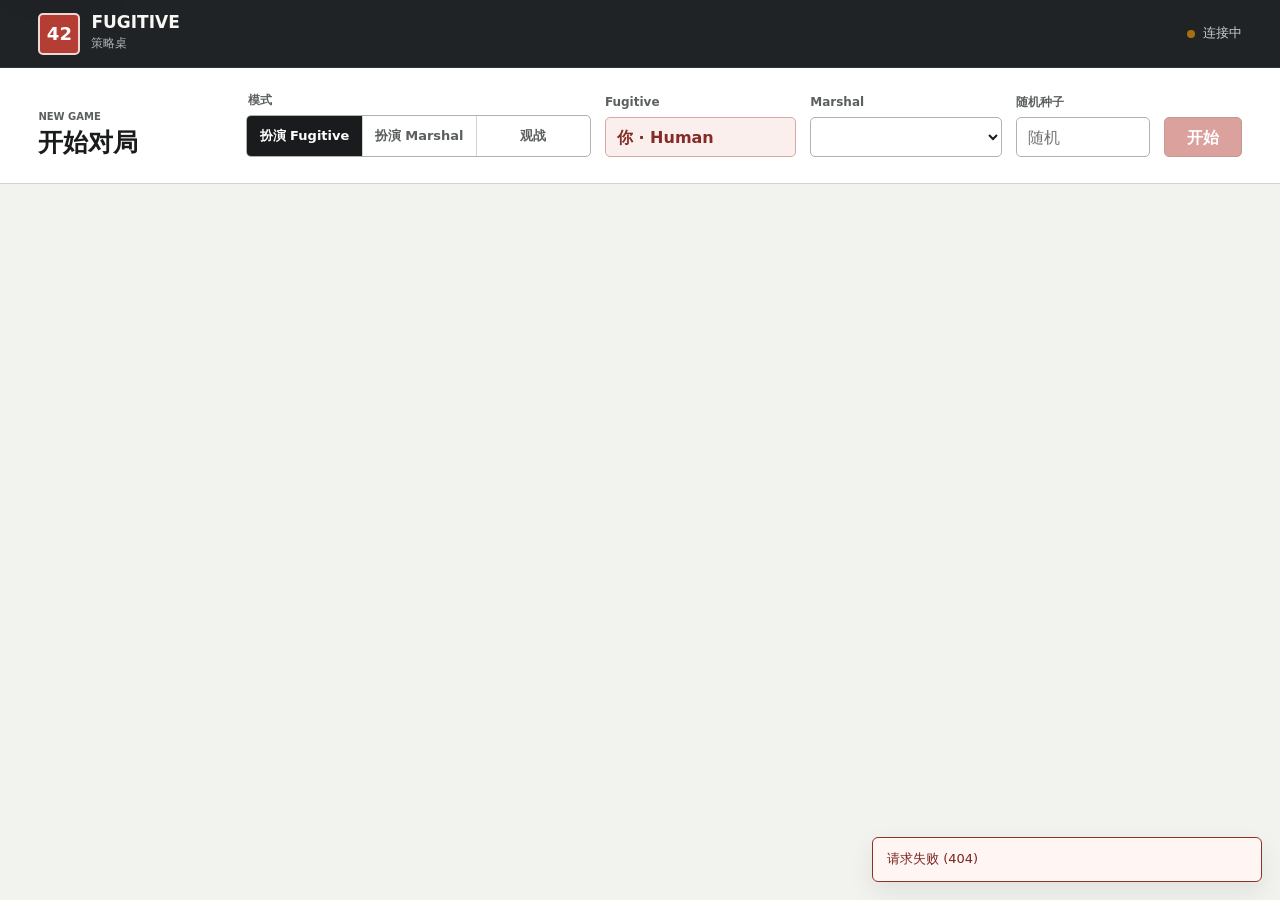
==== src/fugitive/web_static/index.html @ 0c5627db "Initial Fugitive implementation" ====
<!doctype html>
<html lang="zh-CN">
<head>
  <meta charset="utf-8">
  <meta name="viewport" content="width=device-width, initial-scale=1">
  <meta name="color-scheme" content="light">
  <title>Fugitive 策略桌</title>
  <link rel="stylesheet" href="./styles.css">
</head>
<body>
  <a class="skip-link" href="#main-content">跳到游戏桌</a>

  <header class="app-header">
    <div class="brand-block" aria-label="Fugitive Strategy Table">
      <span class="brand-mark" aria-hidden="true">42</span>
      <div>
        <div class="brand-name">FUGITIVE</div>
        <div class="brand-subtitle">策略桌</div>
      </div>
    </div>
    <div id="connectionStatus" class="connection-status" role="status" aria-live="polite">
      <span class="status-dot" aria-hidden="true"></span>
      <span class="connection-label">连接中</span>
    </div>
  </header>

  <main id="main-content">
    <section id="setupPanel" class="setup-band" aria-labelledby="setupTitle">
      <div class="setup-inner">
        <div class="section-heading setup-heading">
          <span class="eyebrow">NEW GAME</span>
          <h1 id="setupTitle">开始对局</h1>
        </div>

        <form id="setupForm" class="setup-form">
          <fieldset class="form-field mode-field">
            <legend>模式</legend>
            <div class="segmented-control" role="radiogroup" aria-label="游戏模式">
              <label>
                <input type="radio" name="mode" value="human_fugitive" checked>
                <span>扮演 Fugitive</span>
              </label>
              <label>
                <input type="radio" name="mode" value="human_marshal">
                <span>扮演 Marshal</span>
              </label>
              <label>
                <input type="radio" name="mode" value="spectate">
                <span>观战</span>
              </label>
            </div>
          </fieldset>

          <div class="form-field agent-field">
            <label for="fugitiveAgent">Fugitive</label>
            <div id="fugitiveHuman" class="human-slot">你 · Human</div>
            <select id="fugitiveAgent" name="fugitive_agent" aria-label="Fugitive agent"></select>
          </div>

          <div class="form-field agent-field">
            <label for="marshalAgent">Marshal</label>
            <div id="marshalHuman" class="human-slot" hidden>你 · Human</div>
            <select id="marshalAgent" name="marshal_agent" aria-label="Marshal agent"></select>
          </div>

          <div class="form-field seed-field">
            <label for="gameSeed">随机种子</label>
            <input id="gameSeed" name="seed" type="text" inputmode="numeric" pattern="[0-9]*" maxlength="20" spellcheck="false" placeholder="随机">
          </div>

          <button id="startGameButton" class="primary-command start-command" type="submit" disabled>
            开始
          </button>
        </form>
      </div>
    </section>

    <section id="gameShell" class="game-shell" aria-label="Fugitive 游戏桌" hidden>
      <div class="status-strip">
        <div class="status-primary">
          <span id="roundBadge" class="round-badge">ROUND 1</span>
          <div>
            <div id="phaseLabel" class="phase-label">准备中</div>
            <div id="turnLabel" class="turn-label">等待服务器状态</div>
          </div>
        </div>
        <div class="status-actions">
          <span id="sessionIdLabel" class="session-id"></span>
          <button id="resetButton" class="icon-command" type="button" title="重置当前对局" aria-label="重置当前对局">
            <svg aria-hidden="true"><use href="./icons.svg#rotate-ccw"></use></svg>
          </button>
          <button id="newGameButton" class="secondary-command" type="button">新对局</button>
        </div>
      </div>

      <div id="outcomeBanner" class="outcome-banner" role="status" aria-live="assertive" hidden>
        <span class="outcome-kicker">GAME OVER</span>
        <strong id="outcomeTitle"></strong>
        <span id="outcomeReason"></span>
      </div>

      <div class="workspace">
        <aside class="piles-pane" aria-labelledby="pilesTitle">
          <div class="panel-heading">
            <span class="eyebrow">DRAW</span>
            <h2 id="pilesTitle">牌堆</h2>
          </div>
          <div id="pileList" class="pile-list" aria-live="polite"></div>
        </aside>

        <section class="table-pane">
          <div class="route-section" aria-labelledby="routeTitle">
            <div class="table-section-heading">
              <div>
                <span class="eyebrow">ESCAPE ROUTE</span>
                <h2 id="routeTitle">逃亡路线</h2>
              </div>
              <span id="routeSummary" class="route-summary"></span>
            </div>
            <div id="routeTrack" class="route-track" role="list" aria-label="逃亡路线"></div>
          </div>

          <div class="hand-section" aria-labelledby="handTitle">
            <div class="table-section-heading compact-heading">
              <div>
                <span class="eyebrow">PRIVATE HAND</span>
                <h2 id="handTitle">手牌</h2>
              </div>
              <span id="handSummary" class="hand-summary"></span>
            </div>
            <div id="handCards" class="hand-cards" role="list" aria-label="你的手牌"></div>
          </div>

          <div id="actionDock" class="action-dock" aria-labelledby="actionTitle">
            <div class="action-title-row">
              <div>
                <span class="eyebrow">ACTION</span>
                <h2 id="actionTitle">行动</h2>
              </div>
              <span id="actionStatus" class="action-status"></span>
            </div>

            <div id="drawAction" class="action-state" hidden>
              <span class="action-name">选择牌堆</span>
            </div>

            <div id="fugitiveAction" class="action-state fugitive-composer" hidden>
              <div class="composer-mode" role="group" aria-label="手牌选择用途">
                <button class="composer-mode-button is-active" type="button" data-card-mode="hideout" aria-pressed="true">藏身处</button>
                <button class="composer-mode-button" type="button" data-card-mode="sprint" aria-pressed="false">Sprint</button>
              </div>
              <div class="selection-readout">
                <span>Hideout <strong id="selectedHideout">—</strong></span>
                <span>距离 <strong id="selectedDistance">—</strong></span>
                <span>需要 <strong id="requiredSprint">—</strong></span>
                <span>已选 <strong id="selectedSprint">+0 · 0张</strong></span>
              </div>
              <div class="action-buttons">
                <button id="passButton" class="secondary-command" type="button">Pass</button>
                <button id="playHideoutButton" class="primary-command" type="button" disabled>建立藏身处</button>
              </div>
            </div>

            <div id="marshalAction" class="action-state marshal-composer" hidden>
              <div id="guessGrid" class="guess-grid" role="group" aria-label="选择猜测号码"></div>
              <div class="guess-footer">
                <span>已选 <strong id="guessCount">0</strong></span>
                <div class="action-buttons">
                  <button id="clearGuessButton" class="icon-command" type="button" title="清除选择" aria-label="清除猜测号码">
                    <svg aria-hidden="true"><use href="./icons.svg#x"></use></svg>
                  </button>
                  <button id="submitGuessButton" class="primary-command" type="button" disabled>提交猜测</button>
                </div>
              </div>
            </div>

            <div id="waitingAction" class="action-state waiting-state">
              <span class="waiting-mark" aria-hidden="true"></span>
              <span id="waitingText">等待行动</span>
            </div>
          </div>
        </section>

        <aside class="side-pane">
          <section id="spectatorControls" class="spectator-controls" aria-labelledby="spectatorTitle" hidden>
            <div class="panel-heading inline-heading">
              <div>
                <span class="eyebrow">SPECTATE</span>
                <h2 id="spectatorTitle">观战控制</h2>
              </div>
              <span id="autoState" class="auto-state">PAUSED</span>
            </div>
            <label class="spectator-view-control" for="spectatorViewSelect">
              <span>观战视角</span>
              <select id="spectatorViewSelect">
                <option value="omniscient" selected>全知</option>
                <option value="fugitive">Fugitive</option>
                <option value="marshal">Marshal</option>
                <option value="public">公开</option>
              </select>
            </label>
            <div class="transport-controls">
              <button id="stepButton" class="icon-command transport-button" type="button" title="单步" aria-label="单步">
                <svg aria-hidden="true"><use href="./icons.svg#step-forward"></use></svg>
              </button>
              <button id="autoButton" class="icon-command transport-button transport-primary" type="button" title="自动播放" aria-label="自动播放">
                <svg class="play-icon" aria-hidden="true"><use href="./icons.svg#play"></use></svg>
                <svg class="pause-icon" aria-hidden="true"><use href="./icons.svg#pause"></use></svg>
              </button>
              <button id="continueButton" class="icon-command transport-button transport-primary" type="button" title="继续已停滞的对局" aria-label="继续已停滞的对局" hidden>
                <svg aria-hidden="true"><use href="./icons.svg#play"></use></svg>
              </button>
              <button id="terminateButton" class="icon-command transport-button" type="button" title="终止已停滞的会话" aria-label="终止已停滞的会话" hidden>
                <svg aria-hidden="true"><use href="./icons.svg#x"></use></svg>
              </button>
              <label class="speed-control" for="speedSelect">
                <span>速度</span>
                <select id="speedSelect">
                  <option value="1600">慢</option>
                  <option value="850" selected>正常</option>
                  <option value="300">快</option>
                </select>
              </label>
            </div>
          </section>

          <section class="session-panel" aria-labelledby="sessionTitle">
            <div class="panel-heading">
              <span class="eyebrow">MATCH</span>
              <h2 id="sessionTitle">对局</h2>
            </div>
            <dl class="session-details">
              <div><dt>模式</dt><dd id="modeValue">—</dd></div>
              <div><dt>Fugitive</dt><dd id="fugitiveValue">—</dd></div>
              <div><dt>Marshal</dt><dd id="marshalValue">—</dd></div>
              <div><dt>视角</dt><dd id="viewerValue">—</dd></div>
              <div><dt>Seed</dt><dd id="seedValue">—</dd></div>
            </dl>
            <div class="session-tools">
              <button id="copySeedButton" class="icon-command" type="button" title="复制精确 Seed" aria-label="复制精确 Seed" hidden>
                <svg aria-hidden="true"><use href="./icons.svg#copy"></use></svg>
              </button>
              <button id="exportTraceButton" class="icon-command" type="button" title="导出完整对局 Trace" aria-label="导出完整对局 Trace" hidden>
                <svg aria-hidden="true"><use href="./icons.svg#download"></use></svg>
              </button>
            </div>
          </section>

          <section class="log-panel" aria-labelledby="logTitle">
            <div class="panel-heading inline-heading">
              <div>
                <span class="eyebrow">GAME LOG</span>
                <h2 id="logTitle">对局日志</h2>
              </div>
              <span id="logCount" class="log-count">0</span>
            </div>
            <ol id="gameLog" class="game-log" aria-live="polite"></ol>
          </section>
        </aside>
      </div>
    </section>
  </main>

  <div id="toast" class="toast" role="alert" aria-live="assertive" hidden></div>
  <script src="./app.js" defer></script>
</body>
</html>
---- src/fugitive/web_static/styles.css ----
:root {
  --canvas: #f2f3ef;
  --surface: #ffffff;
  --surface-muted: #e9ebe6;
  --ink: #191b1d;
  --ink-soft: #5b605f;
  --line: #d2d5cf;
  --line-strong: #aeb3ac;
  --fugitive: #b43d34;
  --fugitive-dark: #842c27;
  --marshal: #315f70;
  --marshal-dark: #234553;
  --success: #2f6a4f;
  --warning: #a8700d;
  --sprint: #d5a32e;
  --header: #202326;
  --focus: #176ea1;
  --shadow: 0 10px 26px rgba(25, 27, 29, 0.08);
  --header-height: 68px;
}

* {
  box-sizing: border-box;
}

html {
  min-width: 320px;
  background: var(--canvas);
  color: var(--ink);
  font-family: Inter, ui-sans-serif, system-ui, -apple-system, BlinkMacSystemFont, "Segoe UI", sans-serif;
  font-size: 16px;
  line-height: 1.45;
  letter-spacing: 0;
}

body {
  min-height: 100vh;
  margin: 0;
  background: var(--canvas);
}

button,
input,
select {
  color: inherit;
  font: inherit;
  letter-spacing: 0;
}

button,
select,
input[type="radio"] {
  cursor: pointer;
}

button:disabled,
select:disabled,
input:disabled {
  cursor: not-allowed;
  opacity: 0.48;
}

button:focus-visible,
input:focus-visible,
select:focus-visible,
[tabindex]:focus-visible {
  outline: 3px solid rgba(23, 110, 161, 0.26);
  outline-offset: 2px;
}

[hidden] {
  display: none !important;
}

.skip-link {
  position: fixed;
  top: 8px;
  left: 8px;
  z-index: 100;
  padding: 8px 12px;
  transform: translateY(-150%);
  border-radius: 4px;
  background: var(--surface);
  color: var(--ink);
  box-shadow: var(--shadow);
}

.skip-link:focus {
  transform: translateY(0);
}

.app-header {
  position: sticky;
  top: 0;
  z-index: 30;
  display: flex;
  min-height: var(--header-height);
  align-items: center;
  justify-content: space-between;
  gap: 24px;
  padding: 10px clamp(16px, 3vw, 42px);
  border-bottom: 1px solid #303438;
  background: var(--header);
  color: #f7f7f4;
}

.brand-block {
  display: flex;
  min-width: 0;
  align-items: center;
  gap: 11px;
}

.brand-mark {
  display: grid;
  width: 42px;
  height: 42px;
  flex: 0 0 42px;
  place-items: center;
  border: 2px solid #f0d8d4;
  border-radius: 5px;
  background: var(--fugitive);
  color: #ffffff;
  font-size: 18px;
  font-weight: 850;
  line-height: 1;
}

.brand-name {
  font-size: 17px;
  font-weight: 850;
  line-height: 1.05;
}

.brand-subtitle {
  margin-top: 3px;
  color: #adb3b5;
  font-size: 12px;
}

.connection-status {
  display: flex;
  align-items: center;
  gap: 8px;
  color: #c8cdce;
  font-size: 13px;
}

.status-dot {
  width: 8px;
  height: 8px;
  border-radius: 50%;
  background: var(--warning);
}

.connection-status.is-online .status-dot {
  background: #54aa7f;
}

.connection-status.is-error .status-dot {
  background: #df6158;
}

main {
  min-height: calc(100vh - var(--header-height));
}

.setup-band {
  border-bottom: 1px solid var(--line);
  background: var(--surface);
}

.setup-inner {
  display: grid;
  width: min(1480px, 100%);
  margin: 0 auto;
  padding: 24px clamp(16px, 3vw, 42px) 26px;
  grid-template-columns: minmax(130px, 180px) minmax(0, 1fr);
  gap: 28px;
  align-items: end;
}

.section-heading h1,
.panel-heading h2,
.table-section-heading h2,
.action-title-row h2 {
  margin: 2px 0 0;
  font-size: 20px;
  font-weight: 760;
  line-height: 1.15;
}

.section-heading h1 {
  font-size: 25px;
}

.eyebrow {
  color: var(--ink-soft);
  font-size: 10px;
  font-weight: 800;
  letter-spacing: 0;
}

.setup-form {
  display: grid;
  grid-template-columns: minmax(330px, 1.8fr) minmax(140px, 1fr) minmax(140px, 1fr) minmax(110px, 0.7fr) auto;
  gap: 14px;
  align-items: end;
}

.form-field {
  min-width: 0;
  margin: 0;
  padding: 0;
  border: 0;
}

.form-field > label,
.form-field > legend {
  display: block;
  margin: 0 0 6px;
  color: var(--ink-soft);
  font-size: 12px;
  font-weight: 720;
}

.form-field select,
.form-field input,
.speed-control select {
  width: 100%;
  height: 40px;
  border: 1px solid var(--line-strong);
  border-radius: 5px;
  background: var(--surface);
  padding: 0 11px;
}

.human-slot {
  display: flex;
  height: 40px;
  align-items: center;
  border: 1px solid #d5aaa6;
  border-radius: 5px;
  background: #fbefed;
  padding: 0 11px;
  color: var(--fugitive-dark);
  font-weight: 700;
}

.agent-field.is-marshal .human-slot {
  border-color: #a8c0c9;
  background: #edf4f6;
  color: var(--marshal-dark);
}

.segmented-control {
  display: grid;
  min-height: 40px;
  overflow: hidden;
  border: 1px solid var(--line-strong);
  border-radius: 5px;
  grid-template-columns: repeat(3, minmax(0, 1fr));
}

.segmented-control label {
  position: relative;
  min-width: 0;
}

.segmented-control label + label {
  border-left: 1px solid var(--line);
}

.segmented-control input {
  position: absolute;
  width: 1px;
  height: 1px;
  opacity: 0;
}

.segmented-control span {
  display: flex;
  min-height: 40px;
  align-items: center;
  justify-content: center;
  padding: 5px 10px;
  color: var(--ink-soft);
  font-size: 13px;
  font-weight: 680;
  text-align: center;
}

.segmented-control input:checked + span {
  background: var(--ink);
  color: #ffffff;
}

.segmented-control input:focus-visible + span {
  box-shadow: inset 0 0 0 3px rgba(23, 110, 161, 0.35);
}

.primary-command,
.secondary-command,
.icon-command,
.composer-mode-button {
  min-height: 40px;
  border-radius: 5px;
  font-weight: 720;
}

.primary-command {
  border: 1px solid var(--fugitive-dark);
  background: var(--fugitive);
  color: #ffffff;
  padding: 0 17px;
}

.primary-command:not(:disabled):hover {
  background: var(--fugitive-dark);
}

.secondary-command {
  border: 1px solid var(--line-strong);
  background: var(--surface);
  color: var(--ink);
  padding: 0 14px;
}

.secondary-command:not(:disabled):hover,
.icon-command:not(:disabled):hover {
  border-color: var(--ink-soft);
  background: var(--surface-muted);
}

.icon-command {
  display: inline-grid;
  width: 40px;
  height: 40px;
  min-height: 40px;
  place-items: center;
  border: 1px solid var(--line-strong);
  background: var(--surface);
  padding: 0;
}

.icon-command svg {
  width: 19px;
  height: 19px;
}

.start-command {
  min-width: 78px;
}

.game-shell {
  width: 100%;
  scroll-margin-top: var(--header-height);
}

.status-strip {
  display: flex;
  min-height: 68px;
  align-items: center;
  justify-content: space-between;
  gap: 20px;
  padding: 10px clamp(16px, 3vw, 42px);
  border-bottom: 1px solid var(--line);
  background: #fbfbf9;
}

.status-primary,
.status-actions {
  display: flex;
  min-width: 0;
  align-items: center;
  gap: 12px;
}

.round-badge,
.auto-state {
  display: inline-flex;
  min-height: 26px;
  align-items: center;
  border: 1px solid var(--line-strong);
  border-radius: 4px;
  background: var(--surface);
  padding: 3px 8px;
  color: var(--ink-soft);
  font-size: 10px;
  font-weight: 820;
  letter-spacing: 0;
  white-space: nowrap;
}

.phase-label {
  overflow: hidden;
  font-size: 16px;
  font-weight: 760;
  text-overflow: ellipsis;
  white-space: nowrap;
}

.turn-label,
.session-id {
  overflow: hidden;
  color: var(--ink-soft);
  font-size: 12px;
  text-overflow: ellipsis;
  white-space: nowrap;
}

.session-id {
  max-width: 180px;
  font-family: ui-monospace, SFMono-Regular, Menlo, Consolas, monospace;
}

.outcome-banner {
  display: flex;
  min-height: 58px;
  align-items: baseline;
  gap: 13px;
  padding: 14px clamp(16px, 3vw, 42px);
  border-bottom: 1px solid #d4aea9;
  background: #fae9e7;
  color: var(--fugitive-dark);
}

.outcome-banner.is-marshal {
  border-color: #abc0c8;
  background: #e8f1f4;
  color: var(--marshal-dark);
}

.outcome-kicker {
  font-size: 10px;
  font-weight: 850;
  letter-spacing: 0;
}

.workspace {
  display: grid;
  width: 100%;
  min-height: calc(100vh - var(--header-height) - 68px);
  grid-template-columns: 200px minmax(0, 1fr) 282px;
}

.piles-pane,
.side-pane {
  min-width: 0;
  background: #f7f8f5;
}

.piles-pane {
  padding: 24px 20px;
  border-right: 1px solid var(--line);
}

.side-pane {
  border-left: 1px solid var(--line);
}

.panel-heading,
.table-section-heading,
.action-title-row {
  display: flex;
  min-width: 0;
  align-items: flex-end;
  justify-content: space-between;
  gap: 12px;
}

.inline-heading {
  align-items: center;
}

.panel-heading h2,
.table-section-heading h2,
.action-title-row h2 {
  font-size: 16px;
}

.pile-list {
  display: grid;
  margin-top: 18px;
  gap: 17px;
  justify-items: center;
}

.pile-button {
  position: relative;
  display: grid;
  width: 112px;
  height: 148px;
  overflow: hidden;
  place-items: center;
  border: 2px solid #323638;
  border-radius: 6px;
  background: #3c4244;
  color: #ffffff;
  box-shadow: 4px 5px 0 #bec2bc;
  text-align: center;
}

.pile-button::before {
  position: absolute;
  inset: 7px;
  border: 1px solid rgba(255, 255, 255, 0.35);
  border-radius: 3px;
  content: "";
}

.pile-button[data-pile="0"] {
  background: var(--success);
}

.pile-button[data-pile="1"] {
  background: var(--marshal);
}

.pile-button[data-pile="2"] {
  background: var(--fugitive-dark);
}

.pile-button.is-legal {
  box-shadow: 4px 5px 0 #bec2bc, 0 0 0 4px rgba(213, 163, 46, 0.32);
}

.pile-button.is-legal:hover {
  transform: translateY(-2px);
  box-shadow: 4px 7px 0 #bec2bc, 0 0 0 4px rgba(213, 163, 46, 0.5);
}

.pile-number {
  position: relative;
  font-size: 13px;
  font-weight: 780;
}

.pile-count {
  position: relative;
  font-size: 34px;
  font-weight: 850;
  line-height: 1;
}

.pile-label {
  position: relative;
  color: rgba(255, 255, 255, 0.78);
  font-size: 10px;
  font-weight: 750;
  letter-spacing: 0;
}

.table-pane {
  min-width: 0;
  background: var(--surface);
}

.route-section,
.hand-section,
.action-dock {
  padding: 24px clamp(18px, 3vw, 38px);
}

.route-section,
.hand-section {
  border-bottom: 1px solid var(--line);
}

.route-summary,
.hand-summary,
.action-status,
.log-count {
  color: var(--ink-soft);
  font-size: 12px;
}

.route-track {
  position: relative;
  display: flex;
  min-height: 148px;
  margin-top: 18px;
  overflow-x: auto;
  gap: 25px;
  align-items: flex-start;
  padding: 4px 4px 16px;
  scrollbar-color: var(--line-strong) transparent;
}

.route-track::before {
  position: absolute;
  top: 56px;
  right: 5px;
  left: 5px;
  height: 3px;
  background: var(--line);
  content: "";
}

.route-node {
  position: relative;
  z-index: 1;
  display: flex;
  flex: 0 0 82px;
  flex-direction: column;
  align-items: center;
}

.route-card {
  position: relative;
  display: grid;
  width: 82px;
  height: 112px;
  place-items: center;
  border: 2px solid var(--ink);
  border-radius: 6px;
  background: var(--surface);
  box-shadow: 0 4px 0 #d3d5d0;
}

.route-card.is-hidden {
  border-color: #34383a;
  background: #34383a;
  color: #ffffff;
}

.route-card.is-start {
  border-color: var(--success);
  color: var(--success);
}

.route-card.is-escape {
  border-color: var(--fugitive);
  color: var(--fugitive);
}

.route-card.is-revealed {
  border-color: var(--marshal);
  color: var(--marshal-dark);
  box-shadow: 0 4px 0 #a9bec6, inset 0 0 0 2px #dce8ec;
}

.route-index {
  position: absolute;
  top: 6px;
  left: 7px;
  color: currentColor;
  font-size: 9px;
  font-weight: 750;
  opacity: 0.62;
}

.route-value {
  font-size: 35px;
  font-weight: 850;
  line-height: 1;
}

.route-revealed-badge {
  position: absolute;
  right: 5px;
  bottom: 6px;
  padding: 2px 4px;
  border-radius: 3px;
  background: var(--marshal);
  color: #ffffff;
  font-size: 9px;
  font-weight: 750;
  line-height: 1.35;
  letter-spacing: 0;
}

.hidden-pattern {
  width: 35px;
  height: 35px;
  border: 2px solid rgba(255, 255, 255, 0.7);
  border-radius: 50%;
  font-size: 23px;
  font-weight: 800;
  line-height: 31px;
  text-align: center;
}

.sprint-stack {
  display: flex;
  min-height: 22px;
  margin-top: 8px;
  align-items: center;
  justify-content: center;
  gap: 3px;
}

.sprint-token {
  display: inline-grid;
  min-width: 19px;
  height: 19px;
  place-items: center;
  border: 1px solid #bd8b16;
  border-radius: 3px;
  background: #f7e5b8;
  color: #715108;
  padding: 0 3px;
  font-size: 9px;
  font-weight: 800;
}

.sprint-token.is-hidden {
  border-color: #a4a8a3;
  background: #e5e7e2;
  color: #646866;
}

.hand-section {
  min-height: 174px;
  background: #fbfbf9;
}

.compact-heading {
  align-items: center;
}

.hand-cards {
  display: grid;
  min-height: 114px;
  margin-top: 15px;
  gap: 18px;
  padding: 3px 3px 8px;
}

.hand-cards.is-dual {
  grid-template-columns: repeat(2, minmax(0, 1fr));
}

.hand-group {
  min-width: 0;
}

.hand-cards.is-dual .hand-group + .hand-group {
  border-left: 1px solid var(--line);
  padding-left: 18px;
}

.hand-group-heading {
  display: flex;
  min-height: 25px;
  align-items: center;
  justify-content: space-between;
  gap: 10px;
  margin-bottom: 7px;
  color: var(--ink-soft);
  font-size: 11px;
  font-weight: 760;
}

.hand-role-label {
  display: inline-flex;
  align-items: center;
  gap: 7px;
}

.hand-role-label::before {
  width: 8px;
  height: 8px;
  border-radius: 50%;
  background: var(--line-strong);
  content: "";
}

.hand-group.is-fugitive .hand-role-label::before {
  background: var(--fugitive);
}

.hand-group.is-marshal .hand-role-label::before {
  background: var(--marshal);
}

.hand-card-row {
  display: flex;
  min-height: 111px;
  overflow-x: auto;
  overscroll-behavior-inline: contain;
  scroll-snap-type: x proximity;
  gap: 10px;
  align-items: flex-start;
  padding: 3px 3px 10px;
  box-shadow:
    inset 10px 0 8px -12px var(--ink-soft),
    inset -10px 0 8px -12px var(--ink-soft);
}

.hand-card-row:focus-visible {
  outline: 2px solid var(--marshal);
  outline-offset: 3px;
}

.hand-card {
  position: relative;
  display: grid;
  width: 68px;
  height: 100px;
  flex: 0 0 68px;
  place-items: center;
  border: 2px solid var(--ink);
  border-radius: 6px;
  background: var(--surface);
  box-shadow: 0 3px 0 #d6d8d3;
  color: var(--ink);
  scroll-snap-align: start;
}

.hand-card:disabled {
  cursor: default;
  opacity: 1;
}

.hand-card:not(:disabled):hover {
  transform: translateY(-3px);
  box-shadow: 0 6px 0 #d6d8d3;
}

.hand-card.is-hideout {
  border-color: var(--fugitive);
  background: #faebe9;
  color: var(--fugitive-dark);
  box-shadow: 0 3px 0 #deb6b2;
}

.hand-card.is-sprint {
  border-color: #ae7c0a;
  background: #fff4d7;
  color: #6c4a00;
  box-shadow: 0 3px 0 #d7bd7d;
}

.card-number {
  font-size: 28px;
  font-weight: 850;
}

.card-sprint {
  position: absolute;
  right: 6px;
  bottom: 5px;
  color: var(--warning);
  font-size: 10px;
  font-weight: 800;
}

.empty-state {
  display: flex;
  min-height: 94px;
  align-items: center;
  color: var(--ink-soft);
  font-size: 13px;
}

.action-dock {
  min-height: 210px;
}

.action-title-row {
  align-items: center;
}

.action-state {
  margin-top: 16px;
}

.action-name {
  display: inline-flex;
  min-height: 38px;
  align-items: center;
  color: var(--ink-soft);
  font-weight: 700;
}

.fugitive-composer {
  display: grid;
  grid-template-columns: auto minmax(160px, 1fr) auto;
  gap: 18px;
  align-items: center;
}

.composer-mode {
  display: flex;
  overflow: hidden;
  border: 1px solid var(--line-strong);
  border-radius: 5px;
}

.composer-mode-button {
  min-width: 82px;
  border: 0;
  border-radius: 0;
  background: var(--surface);
  padding: 0 11px;
  color: var(--ink-soft);
}

.composer-mode-button + .composer-mode-button {
  border-left: 1px solid var(--line);
}

.composer-mode-button.is-active {
  background: var(--ink);
  color: #ffffff;
}

.selection-readout {
  display: flex;
  min-width: 0;
  align-items: center;
  gap: 20px;
  flex-wrap: wrap;
  color: var(--ink-soft);
  font-size: 13px;
}

.selection-readout strong {
  display: inline-block;
  min-width: 26px;
  color: var(--ink);
  font-size: 16px;
}

.action-buttons,
.guess-footer {
  display: flex;
  align-items: center;
  justify-content: flex-end;
  gap: 8px;
}

.guess-grid {
  display: grid;
  grid-template-columns: repeat(14, minmax(31px, 1fr));
  gap: 5px;
}

.guess-number {
  width: 100%;
  min-width: 31px;
  height: 34px;
  border: 1px solid var(--line-strong);
  border-radius: 4px;
  background: var(--surface);
  padding: 0;
  font-size: 12px;
  font-weight: 720;
}

.guess-number.is-selected {
  border-color: var(--marshal-dark);
  background: var(--marshal);
  color: #ffffff;
}

.guess-number.is-revealed:not(.is-selected) {
  border-color: #7f8982;
  background: #e8ece9;
  color: #5f6862;
}

.guess-number.is-known-out:not(.is-selected) {
  box-shadow: inset 0 -3px 0 #c48b20;
}

.guess-number.is-failed-singleton:not(.is-selected) {
  border-style: dashed;
  border-color: var(--marshal);
}

.guess-footer {
  margin-top: 12px;
  justify-content: space-between;
  color: var(--ink-soft);
  font-size: 13px;
}

.waiting-state {
  display: flex;
  min-height: 52px;
  align-items: center;
  gap: 10px;
  color: var(--ink-soft);
  font-size: 13px;
}

.waiting-mark {
  width: 10px;
  height: 10px;
  border: 2px solid var(--line-strong);
  border-top-color: var(--marshal);
  border-radius: 50%;
}

.side-pane > section {
  padding: 22px 20px;
  border-bottom: 1px solid var(--line);
}

.transport-controls {
  display: grid;
  margin-top: 12px;
  grid-template-columns: 42px 42px minmax(0, 1fr);
  gap: 8px;
  align-items: end;
}

.spectator-view-control {
  display: grid;
  min-width: 0;
  margin-top: 16px;
  gap: 5px;
  color: var(--ink-soft);
  font-size: 10px;
  font-weight: 750;
}

.spectator-view-control select {
  width: 100%;
  height: 40px;
  border: 1px solid var(--line-strong);
  border-radius: 5px;
  background: var(--surface);
  padding: 0 10px;
}

.transport-button {
  width: 42px;
  height: 42px;
}

.transport-primary {
  border-color: var(--ink);
  background: var(--ink);
  color: #ffffff;
}

.transport-primary:not(:disabled):hover {
  background: #3a3e40;
}

.transport-primary .pause-icon {
  display: none;
}

.transport-primary.is-running .play-icon {
  display: none;
}

.transport-primary.is-running .pause-icon {
  display: block;
}

.auto-state.is-running {
  border-color: #8db29f;
  background: #e9f3ed;
  color: var(--success);
}

.speed-control {
  display: grid;
  min-width: 0;
  gap: 4px;
  color: var(--ink-soft);
  font-size: 10px;
  font-weight: 750;
}

.speed-control select {
  height: 42px;
  font-size: 13px;
}

.session-details {
  margin: 14px 0 0;
}

.session-tools {
  display: flex;
  min-height: 38px;
  margin-top: 14px;
  gap: 8px;
  justify-content: flex-end;
}

.session-details > div {
  display: grid;
  min-height: 32px;
  align-items: baseline;
  grid-template-columns: 72px minmax(0, 1fr);
  gap: 8px;
  border-bottom: 1px solid #e3e5e0;
  padding: 7px 0;
}

.session-details dt {
  color: var(--ink-soft);
  font-size: 11px;
}

.session-details dd {
  overflow: hidden;
  margin: 0;
  font-size: 12px;
  font-weight: 680;
  text-align: right;
  text-overflow: ellipsis;
  white-space: nowrap;
}

.log-panel {
  min-height: 320px;
}

.log-count {
  display: inline-grid;
  min-width: 24px;
  height: 24px;
  place-items: center;
  border: 1px solid var(--line);
  border-radius: 4px;
  background: var(--surface);
}

.game-log {
  max-height: 430px;
  margin: 14px 0 0;
  overflow-y: auto;
  padding: 0;
  list-style: none;
}

.log-entry {
  position: relative;
  min-height: 45px;
  border-left: 2px solid var(--line);
  padding: 5px 0 9px 14px;
  color: var(--ink-soft);
  font-size: 12px;
}

.log-entry::before {
  position: absolute;
  top: 10px;
  left: -5px;
  width: 8px;
  height: 8px;
  border: 1px solid var(--surface);
  border-radius: 50%;
  background: var(--line-strong);
  content: "";
}

.log-entry.is-fugitive::before {
  background: var(--fugitive);
}

.log-entry.is-marshal::before {
  background: var(--marshal);
}

.log-meta {
  display: block;
  margin-bottom: 2px;
  color: #898e8b;
  font-size: 9px;
  font-weight: 760;
  letter-spacing: 0;
}

.toast {
  position: fixed;
  right: 18px;
  bottom: 18px;
  z-index: 80;
  width: min(390px, calc(100vw - 36px));
  border: 1px solid #8f3029;
  border-radius: 6px;
  background: #fff5f3;
  box-shadow: var(--shadow);
  color: #792721;
  padding: 12px 14px;
  font-size: 13px;
}

.is-busy .waiting-mark {
  animation: spin 0.8s linear infinite;
}

@keyframes spin {
  to { transform: rotate(360deg); }
}

@media (max-width: 1180px) {
  .setup-inner {
    grid-template-columns: 1fr;
    gap: 16px;
  }

  .setup-form {
    grid-template-columns: minmax(320px, 1.5fr) repeat(3, minmax(130px, 1fr)) auto;
  }

  .workspace {
    grid-template-columns: 170px minmax(0, 1fr);
  }

  .side-pane {
    display: grid;
    grid-column: 1 / -1;
    border-top: 1px solid var(--line);
    border-left: 0;
    grid-template-columns: repeat(3, minmax(0, 1fr));
  }

  .side-pane > section {
    border-right: 1px solid var(--line);
    border-bottom: 0;
  }

  .game-log {
    max-height: 250px;
  }

  .guess-grid {
    grid-template-columns: repeat(10, minmax(31px, 1fr));
  }
}

@media (max-width: 900px) {
  .setup-form {
    grid-template-columns: repeat(2, minmax(0, 1fr));
  }

  .mode-field {
    grid-column: 1 / -1;
  }

  .start-command {
    width: 100%;
  }

  .fugitive-composer {
    grid-template-columns: 1fr 1fr;
  }

  .fugitive-composer .action-buttons {
    grid-column: 1 / -1;
    justify-content: flex-start;
  }

  .guess-grid {
    grid-template-columns: repeat(8, minmax(31px, 1fr));
  }

  .hand-cards.is-dual {
    grid-template-columns: 1fr;
  }

  .hand-cards.is-dual .hand-group + .hand-group {
    border-top: 1px solid var(--line);
    border-left: 0;
    padding-top: 14px;
    padding-left: 0;
  }
}

@media (max-width: 700px) {
  :root {
    --header-height: 62px;
  }

  .app-header {
    min-height: var(--header-height);
    padding: 9px 14px;
  }

  .brand-mark {
    width: 38px;
    height: 38px;
    flex-basis: 38px;
  }

  .connection-label {
    position: absolute;
    width: 1px;
    height: 1px;
    overflow: hidden;
    clip-path: inset(50%);
  }

  .setup-inner {
    padding: 19px 14px 22px;
  }

  .setup-form {
    grid-template-columns: 1fr;
  }

  .mode-field {
    grid-column: auto;
  }

  .segmented-control {
    grid-template-columns: 1fr;
  }

  .segmented-control label + label {
    border-top: 1px solid var(--line);
    border-left: 0;
  }

  .status-strip {
    min-height: 64px;
    padding: 9px 14px;
  }

  .session-id {
    display: none;
  }

  .status-actions {
    gap: 7px;
  }

  .status-actions .secondary-command {
    width: 40px;
    overflow: hidden;
    padding: 0;
    font-size: 0;
  }

  .status-actions .secondary-command::before {
    font-size: 20px;
    content: "+";
  }

  .outcome-banner {
    flex-wrap: wrap;
    gap: 4px 10px;
    padding: 12px 14px;
  }

  .outcome-banner > span:last-child {
    width: 100%;
  }

  .workspace {
    display: block;
  }

  .piles-pane {
    border-right: 0;
    border-bottom: 1px solid var(--line);
    padding: 18px 14px;
  }

  .pile-list {
    display: flex;
    margin-top: 12px;
    overflow-x: auto;
    gap: 14px;
    justify-content: flex-start;
    padding: 4px 4px 10px;
  }

  .pile-button {
    width: 94px;
    height: 124px;
    flex: 0 0 94px;
  }

  .pile-count {
    font-size: 29px;
  }

  .route-section,
  .hand-section,
  .action-dock {
    padding: 19px 14px;
  }

  .route-track {
    margin-top: 13px;
  }

  .side-pane {
    display: block;
  }

  .side-pane > section {
    border-right: 0;
    border-bottom: 1px solid var(--line);
    padding: 19px 14px;
  }

  .fugitive-composer {
    display: flex;
    flex-direction: column;
    align-items: stretch;
  }

  .selection-readout,
  .fugitive-composer .action-buttons {
    justify-content: space-between;
  }

  .fugitive-composer .action-buttons button {
    flex: 1;
  }

  .guess-grid {
    grid-template-columns: repeat(7, minmax(31px, 1fr));
  }
}

@media (max-width: 390px) {
  .guess-grid {
    grid-template-columns: repeat(6, minmax(31px, 1fr));
  }

  .phase-label {
    max-width: 140px;
  }
}

@media (prefers-reduced-motion: reduce) {
  *,
  *::before,
  *::after {
    scroll-behavior: auto !important;
    transition: none !important;
    animation-duration: 0.01ms !important;
    animation-iteration-count: 1 !important;
  }
}
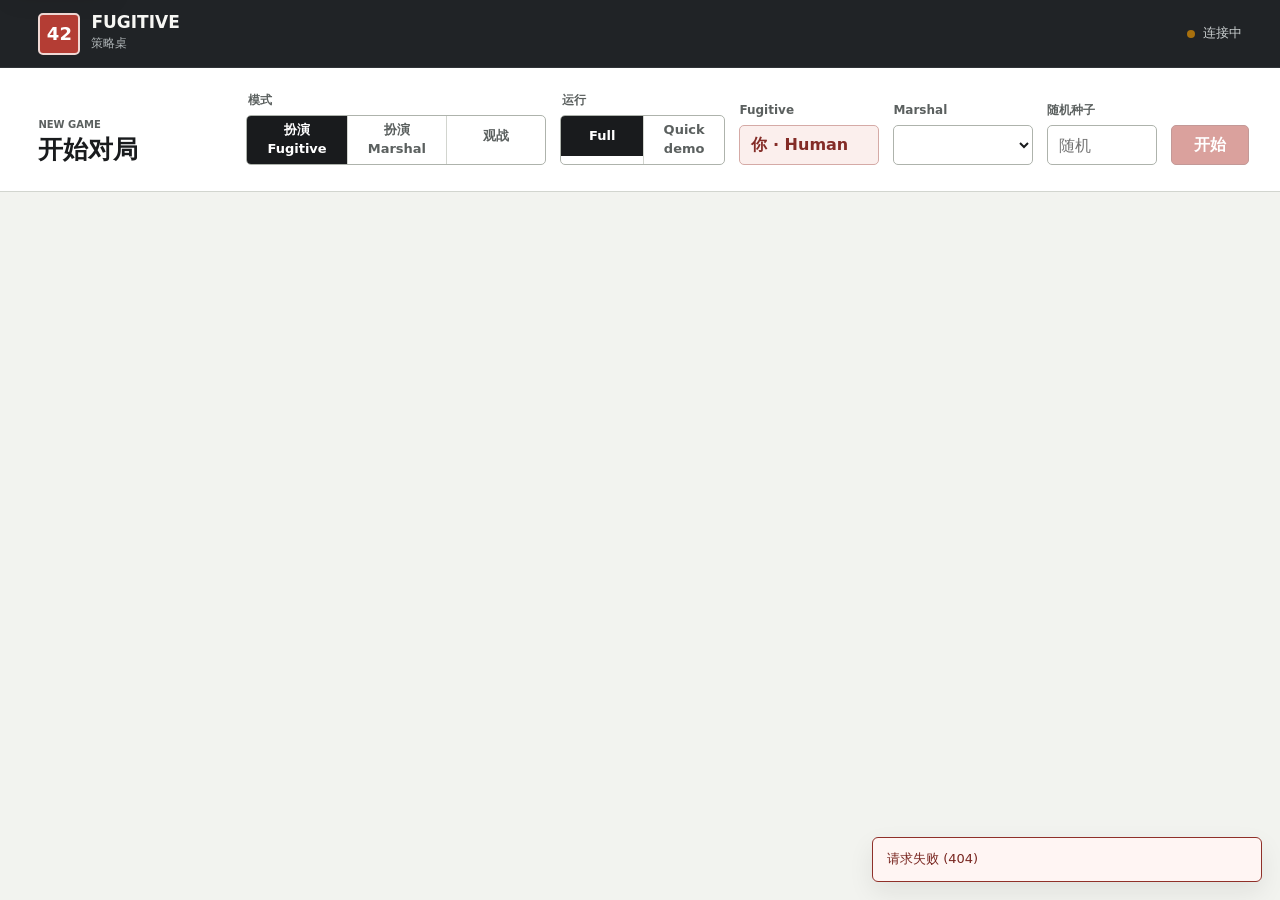
==== commit e8f78e04: "Refactor belief agents and add tournament runner" ====
--- a/src/fugitive/web_static/index.html
+++ b/src/fugitive/web_static/index.html
@@ -4,6 +4,7 @@
   <meta charset="utf-8">
   <meta name="viewport" content="width=device-width, initial-scale=1">
   <meta name="color-scheme" content="light">
+  <link rel="icon" href="data:,">
   <title>Fugitive 策略桌</title>
   <link rel="stylesheet" href="./styles.css">
 </head>
@@ -47,6 +48,20 @@
               <label>
                 <input type="radio" name="mode" value="spectate">
                 <span>观战</span>
+              </label>
+            </div>
+          </fieldset>
+
+          <fieldset class="form-field profile-field">
+            <legend>运行</legend>
+            <div class="segmented-control profile-control" role="radiogroup" aria-label="Agent 运行档位">
+              <label>
+                <input type="radio" name="execution_profile" value="full" checked>
+                <span>Full</span>
+              </label>
+              <label>
+                <input type="radio" name="execution_profile" value="quick">
+                <span>Quick demo</span>
               </label>
             </div>
           </fieldset>
@@ -231,8 +246,9 @@
             </div>
             <dl class="session-details">
               <div><dt>模式</dt><dd id="modeValue">—</dd></div>
-              <div><dt>Fugitive</dt><dd id="fugitiveValue">—</dd></div>
-              <div><dt>Marshal</dt><dd id="marshalValue">—</dd></div>
+              <div><dt>运行</dt><dd id="profileValue">—</dd></div>
+              <div><dt>Fugitive</dt><dd><span id="fugitiveValue">—</span><small id="fugitiveParameters" hidden></small></dd></div>
+              <div><dt>Marshal</dt><dd><span id="marshalValue">—</span><small id="marshalParameters" hidden></small></dd></div>
               <div><dt>视角</dt><dd id="viewerValue">—</dd></div>
               <div><dt>Seed</dt><dd id="seedValue">—</dd></div>
             </dl>
@@ -246,6 +262,26 @@
             </div>
           </section>
 
+          <section id="inferencePanel" class="inference-panel" aria-labelledby="inferenceTitle" hidden>
+            <div class="panel-heading inline-heading">
+              <div>
+                <span class="eyebrow">INFERENCE</span>
+                <h2 id="inferenceTitle">推断状态</h2>
+              </div>
+              <span id="inferenceDecision" class="inference-decision">—</span>
+            </div>
+            <dl class="inference-details">
+              <div><dt>算法</dt><dd id="inferenceAlgorithm">—</dd></div>
+              <div><dt>Backend</dt><dd id="inferenceBackend">—</dd></div>
+              <div><dt>Operation</dt><dd id="inferenceOperation">—</dd></div>
+              <div><dt>Population</dt><dd id="inferencePopulation">—</dd></div>
+              <div><dt>Worlds</dt><dd id="inferenceWorlds">—</dd></div>
+              <div><dt>Hidden route</dt><dd id="inferenceRoutes">—</dd></div>
+              <div><dt>Hard support</dt><dd id="inferenceSupport">—</dd></div>
+              <div><dt>Work</dt><dd id="inferenceWork">—</dd></div>
+            </dl>
+          </section>
+
           <section class="log-panel" aria-labelledby="logTitle">
             <div class="panel-heading inline-heading">
               <div>
--- a/src/fugitive/web_static/styles.css
+++ b/src/fugitive/web_static/styles.css
@@ -203,7 +203,7 @@
 
 .setup-form {
   display: grid;
-  grid-template-columns: minmax(330px, 1.8fr) minmax(140px, 1fr) minmax(140px, 1fr) minmax(110px, 0.7fr) auto;
+  grid-template-columns: minmax(300px, 1.7fr) minmax(165px, 0.8fr) minmax(140px, 1fr) minmax(140px, 1fr) minmax(110px, 0.7fr) auto;
   gap: 14px;
   align-items: end;
 }
@@ -297,6 +297,10 @@
 
 .segmented-control input:focus-visible + span {
   box-shadow: inset 0 0 0 3px rgba(23, 110, 161, 0.35);
+}
+
+.profile-control {
+  grid-template-columns: repeat(2, minmax(0, 1fr));
 }
 
 .primary-command,
@@ -1108,6 +1112,55 @@
   text-align: right;
   text-overflow: ellipsis;
   white-space: nowrap;
+}
+
+.session-details dd small {
+  display: block;
+  margin-top: 3px;
+  color: var(--ink-soft);
+  font-family: ui-monospace, SFMono-Regular, Consolas, monospace;
+  font-size: 9px;
+  font-weight: 560;
+  line-height: 1.35;
+  white-space: normal;
+  overflow-wrap: anywhere;
+}
+
+.inference-decision {
+  color: var(--marshal-dark);
+  font-family: ui-monospace, SFMono-Regular, Consolas, monospace;
+  font-size: 10px;
+  font-weight: 750;
+}
+
+.inference-details {
+  display: grid;
+  margin: 14px 0 0;
+  gap: 0;
+}
+
+.inference-details > div {
+  display: grid;
+  min-width: 0;
+  grid-template-columns: 76px minmax(0, 1fr);
+  gap: 8px;
+  border-bottom: 1px solid #e3e5e0;
+  padding: 7px 0;
+}
+
+.inference-details dt {
+  color: var(--ink-soft);
+  font-size: 10px;
+}
+
+.inference-details dd {
+  min-width: 0;
+  margin: 0;
+  font-family: ui-monospace, SFMono-Regular, Consolas, monospace;
+  font-size: 10px;
+  font-weight: 600;
+  line-height: 1.45;
+  overflow-wrap: anywhere;
 }
 
 .log-panel {
@@ -1200,7 +1253,7 @@
   }
 
   .setup-form {
-    grid-template-columns: minmax(320px, 1.5fr) repeat(3, minmax(130px, 1fr)) auto;
+    grid-template-columns: minmax(290px, 1.5fr) minmax(165px, 0.8fr) repeat(3, minmax(125px, 1fr)) auto;
   }
 
   .workspace {
@@ -1212,7 +1265,7 @@
     grid-column: 1 / -1;
     border-top: 1px solid var(--line);
     border-left: 0;
-    grid-template-columns: repeat(3, minmax(0, 1fr));
+    grid-template-columns: repeat(auto-fit, minmax(240px, 1fr));
   }
 
   .side-pane > section {
@@ -1310,6 +1363,15 @@
   .segmented-control label + label {
     border-top: 1px solid var(--line);
     border-left: 0;
+  }
+
+  .profile-control {
+    grid-template-columns: repeat(2, minmax(0, 1fr));
+  }
+
+  .profile-control label + label {
+    border-top: 0;
+    border-left: 1px solid var(--line);
   }
 
   .status-strip {
